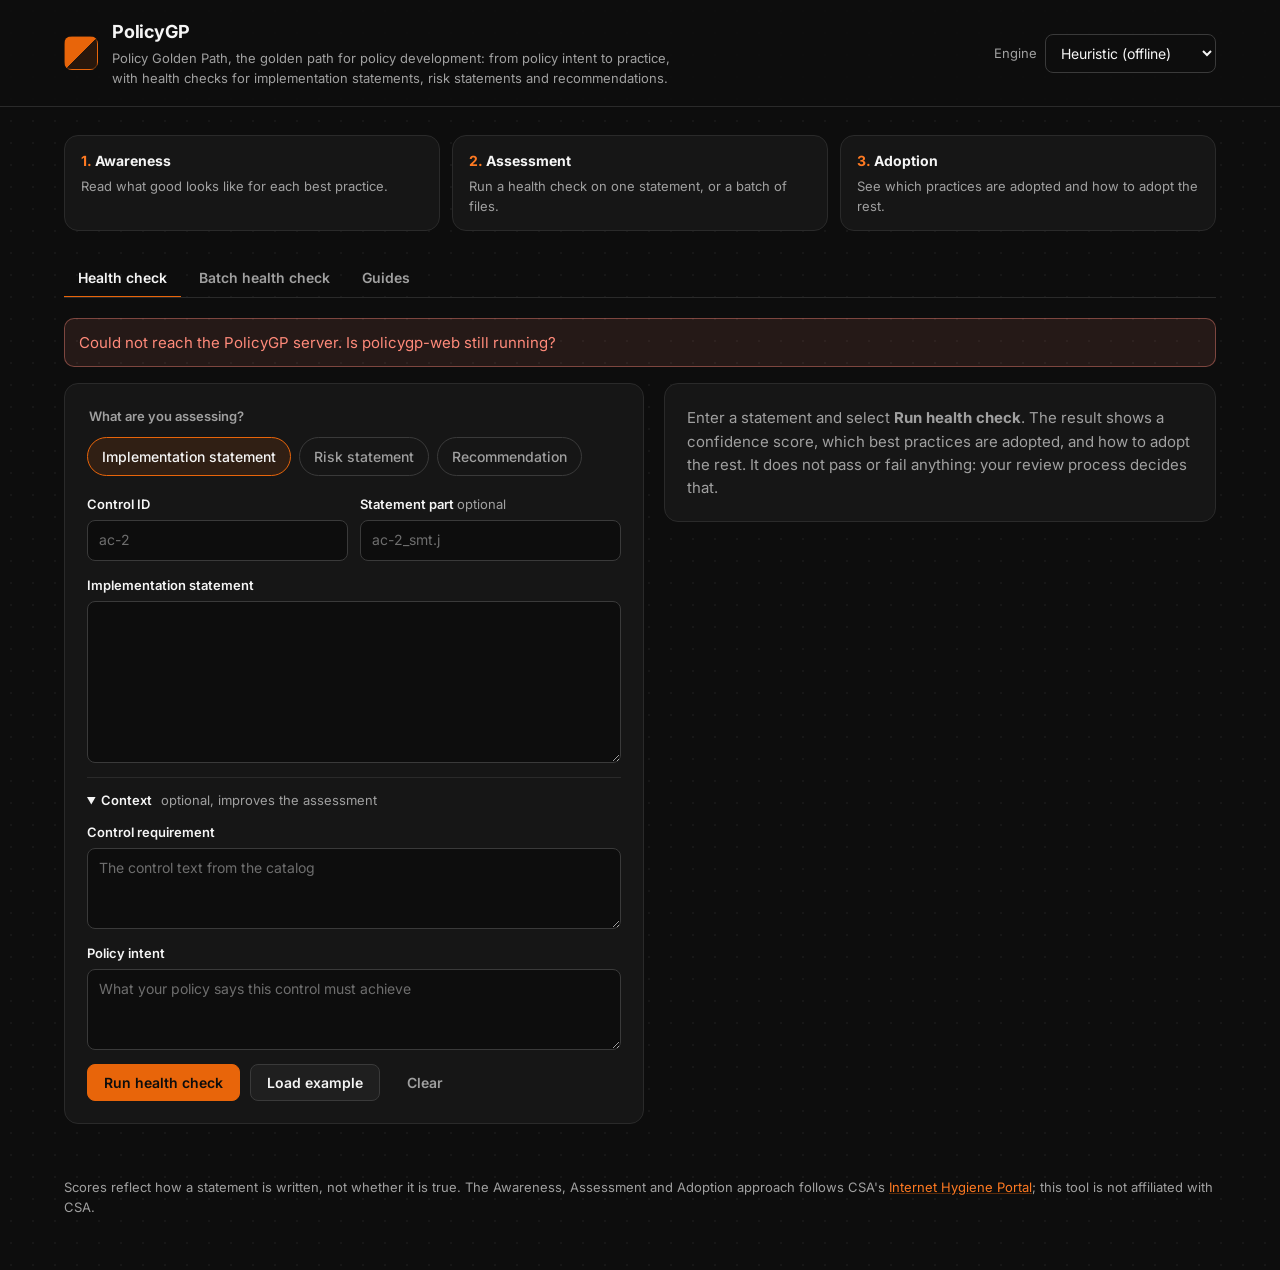
==== src/policygp/static/index.html @ 38e59ccf "Rename to PolicyGP (Policy Golden Path) PolicyGP is the golden path for policy development. The pack" ====
<!doctype html>
<html lang="en">
<head>
  <meta charset="utf-8">
  <meta name="viewport" content="width=device-width, initial-scale=1">
  <title>PolicyGP</title>
  <link rel="icon" href="data:image/svg+xml,%3Csvg xmlns='http://www.w3.org/2000/svg' viewBox='0 0 32 32'%3E%3Crect width='32' height='32' rx='7' fill='%231F1F1F'/%3E%3Cpath d='M0 0h32L0 32z' fill='%23E8650A'/%3E%3C/svg%3E">
  <link rel="preconnect" href="https://fonts.googleapis.com">
  <link rel="stylesheet" href="https://fonts.googleapis.com/css2?family=Inter:wght@400;500;600;700&display=swap">
  <link rel="stylesheet" href="app.css">
</head>
<body>
  <a class="skip" href="#main">Skip to content</a>

  <header class="top">
    <div class="wrap top__row">
      <div class="brand">
        <span class="brand__mark" aria-hidden="true"></span>
        <div>
          <h1 class="brand__name">PolicyGP</h1>
          <p class="brand__tag">Policy Golden Path, the golden path for policy development: from policy intent to practice, with health checks for implementation statements, risk statements and recommendations.</p>
        </div>
      </div>
      <label class="engine">
        <span>Engine</span>
        <select id="engine">
          <option value="heuristic">Heuristic (offline)</option>
        </select>
      </label>
    </div>
  </header>

  <main id="main" class="wrap">
    <ol class="three-a" aria-label="How the portal works">
      <li>
        <button type="button" data-goto="tab-guides">
          <span class="three-a__step">Awareness</span>
          <span class="three-a__text">Read what good looks like for each best practice.</span>
        </button>
      </li>
      <li>
        <button type="button" data-goto="tab-single">
          <span class="three-a__step">Assessment</span>
          <span class="three-a__text">Run a health check on one statement, or a batch of files.</span>
        </button>
      </li>
      <li>
        <button type="button" data-goto="tab-batch">
          <span class="three-a__step">Adoption</span>
          <span class="three-a__text">See which practices are adopted and how to adopt the rest.</span>
        </button>
      </li>
    </ol>

    <div class="tabs" role="tablist" aria-label="Portal sections">
      <button class="tab" role="tab" id="tab-single" aria-controls="panel-single" aria-selected="true">Health check</button>
      <button class="tab" role="tab" id="tab-batch" aria-controls="panel-batch" aria-selected="false" tabindex="-1">Batch health check</button>
      <button class="tab" role="tab" id="tab-guides" aria-controls="panel-guides" aria-selected="false" tabindex="-1">Guides</button>
    </div>

    <div id="error" class="error" role="alert" hidden></div>

    <!-- Single input -->
    <section id="panel-single" class="panel" role="tabpanel" aria-labelledby="tab-single">
      <div class="split">
        <form id="single-form" class="card" novalidate>
          <fieldset class="kinds">
            <legend>What are you assessing?</legend>
            <label class="kind"><input type="radio" name="kind" value="implementation" checked><span>Implementation statement</span></label>
            <label class="kind"><input type="radio" name="kind" value="risk-statement"><span>Risk statement</span></label>
            <label class="kind"><input type="radio" name="kind" value="recommendation"><span>Recommendation</span></label>
          </fieldset>

          <div class="row">
            <label class="field">
              <span>Control ID</span>
              <input name="control_id" placeholder="ac-2" autocomplete="off">
            </label>
            <label class="field" data-for="implementation">
              <span>Statement part <em>optional</em></span>
              <input name="statement_id" placeholder="ac-2_smt.j" autocomplete="off">
            </label>
            <label class="field" data-for="risk-statement recommendation">
              <span>Title <em>optional</em></span>
              <input name="title" autocomplete="off">
            </label>
          </div>

          <label class="field">
            <span id="text-label">Implementation statement</span>
            <textarea name="text" rows="7" required></textarea>
          </label>

          <details class="context" open>
            <summary>Context <em>optional, improves the assessment</em></summary>

            <label class="field" data-for="implementation risk-statement">
              <span>Control requirement</span>
              <textarea name="requirement" rows="3" placeholder="The control text from the catalog"></textarea>
            </label>
            <label class="field" data-for="implementation risk-statement">
              <span>Policy intent</span>
              <textarea name="policy_intent" rows="3" placeholder="What your policy says this control must achieve"></textarea>
            </label>

            <div class="row" data-for="risk-statement">
              <label class="field">
                <span>Likelihood</span>
                <select name="likelihood">
                  <option value="">Not rated</option><option>very low</option><option>low</option><option>moderate</option><option>high</option><option>very high</option>
                </select>
              </label>
              <label class="field">
                <span>Impact</span>
                <select name="impact">
                  <option value="">Not rated</option><option>very low</option><option>low</option><option>moderate</option><option>high</option><option>very high</option>
                </select>
              </label>
            </div>

            <label class="field" data-for="recommendation">
              <span>Risk statement it responds to</span>
              <textarea name="risk_statement" rows="3"></textarea>
            </label>
            <div class="row" data-for="recommendation">
              <label class="field">
                <span>Risk rating</span>
                <select name="risk">
                  <option value="">Not rated</option><option>very low</option><option>low</option><option>moderate</option><option>high</option><option>very high</option>
                </select>
              </label>
              <label class="field">
                <span>Owner</span>
                <input name="owner" autocomplete="off">
              </label>
              <label class="field">
                <span>Target date</span>
                <input name="deadline" type="date">
              </label>
            </div>
          </details>

          <div class="actions">
            <button type="submit" class="btn btn--primary" id="single-submit">Run health check</button>
            <button type="button" class="btn" id="single-example">Load example</button>
            <button type="reset" class="btn btn--quiet">Clear</button>
          </div>
        </form>

        <div id="single-result" class="card result-card" aria-live="polite">
          <p class="placeholder">Enter a statement and select <strong>Run health check</strong>. The result shows a confidence score, which best practices are adopted, and how to adopt the rest. It does not pass or fail anything: your review process decides that.</p>
        </div>
      </div>
    </section>

    <!-- Batch upload -->
    <section id="panel-batch" class="panel" role="tabpanel" aria-labelledby="tab-batch" hidden>
      <div class="card">
        <label class="drop" id="drop">
          <input type="file" id="batch-files" multiple accept=".json,.csv,application/json,text/csv">
          <span class="drop__title">Drop files here, or <u>browse</u></span>
          <span class="drop__hint">OSCAL JSON (SSP, component definition, assessment results, POA&amp;M) or CSV. Several files at once.</span>
        </label>

        <ul id="file-list" class="files"></ul>

        <div class="row row--context">
          <label class="field">
            <span>Catalog <em>optional, JSON</em></span>
            <input type="file" id="batch-catalog" accept=".json,application/json">
          </label>
          <label class="field">
            <span>Policy file <em>optional, JSON</em></span>
            <input type="file" id="batch-policy" accept=".json,application/json">
          </label>
        </div>

        <div class="actions">
          <button type="button" class="btn btn--primary" id="batch-submit" disabled>Run health check</button>
          <a class="btn btn--quiet" href="/api/template.csv" download>Download CSV template</a>
        </div>
      </div>

      <div id="batch-results" hidden>
        <ul id="file-status" class="file-status"></ul>
        <div id="tiles" class="tiles"></div>

        <h2 class="section-title">By file</h2>
        <div class="table-wrap">
          <table class="hygiene">
            <thead>
              <tr><th scope="col">File</th><th scope="col">Items</th><th scope="col">Average confidence</th><th scope="col">Best practices adopted</th><th scope="col">With improvements</th></tr>
            </thead>
            <tbody id="by-file"></tbody>
          </table>
        </div>

        <h2 class="section-title">Items</h2>

        <div class="toolbar">
          <label class="field field--inline">
            <span>Show</span>
            <select id="filter-kind"><option value="">All kinds</option></select>
          </label>
          <label class="field field--inline field--grow">
            <span>Search</span>
            <input id="filter-text" type="search" placeholder="Control, title or text">
          </label>
          <label class="field field--inline">
            <span>Sort</span>
            <select id="sort">
              <option value="doc">Document order</option>
              <option value="low">Lowest confidence first</option>
              <option value="high">Highest confidence first</option>
              <option value="most">Most improvements first</option>
            </select>
          </label>
          <div class="downloads">
            <span>Download</span>
            <button type="button" class="btn btn--small" data-download="csv">CSV</button>
            <button type="button" class="btn btn--small" data-download="json">JSON</button>
            <button type="button" class="btn btn--small" data-download="md">Markdown</button>
          </div>
        </div>

        <p id="shown" class="shown"></p>
        <div id="results" class="results"></div>
      </div>
    </section>

    <!-- Guides -->
    <section id="panel-guides" class="panel" role="tabpanel" aria-labelledby="tab-guides" hidden>
      <h2 class="section-title section-title--first">The golden path</h2>
      <p class="guide-summary">Policy development follows one path: each stage has to carry the intent of the one before it. PolicyGP checks each stage, and the links between them.</p>
      <ol class="path">
        <li class="path__stage">
          <span class="path__name">Policy intent</span>
          <span class="path__what">What the organization commits to</span>
          <span class="path__check">Your input: a policy file or intent</span>
        </li>
        <li class="path__stage">
          <span class="path__name">Control requirement</span>
          <span class="path__what">What the control demands</span>
          <span class="path__check">Your input: an OSCAL catalog</span>
        </li>
        <li class="path__stage">
          <span class="path__name">Implementation statement</span>
          <span class="path__what">How it is met today</span>
          <span class="path__check">Checked against the policy intent and control</span>
        </li>
        <li class="path__stage">
          <span class="path__name">Risk statement</span>
          <span class="path__what">Where practice falls short, and what it could cost</span>
          <span class="path__check">Checked against the control and policy it fails</span>
        </li>
        <li class="path__stage">
          <span class="path__name">Recommendation</span>
          <span class="path__what">How to get back on the path</span>
          <span class="path__check">Checked against the cause in the risk statement</span>
        </li>
      </ol>

      <h2 class="section-title">Best practices at each stage</h2>
      <div class="guide-kinds" role="group" aria-label="Guide">
        <button type="button" class="kind-btn" data-guide="implementation" aria-pressed="true">Implementation statements</button>
        <button type="button" class="kind-btn" data-guide="risk-statement" aria-pressed="false">Risk statements</button>
        <button type="button" class="kind-btn" data-guide="recommendation" aria-pressed="false">Recommendations</button>
      </div>
      <p id="guide-summary" class="guide-summary"></p>
      <div id="guide-list" class="guide-list"></div>
      <p class="guide-foot">A practice counts as <strong>adopted</strong> when it scores <span id="adopted-at"></span> or more, and <strong>partly adopted</strong> from <span id="partly-at"></span>. These describe how a statement is written; they are not a pass or fail.</p>
    </section>
  </main>

  <footer class="wrap foot">
    <p>Scores reflect how a statement is written, not whether it is true. The Awareness, Assessment and Adoption approach follows CSA's <a href="https://ihp.csa.gov.sg/" rel="noopener">Internet Hygiene Portal</a>; this tool is not affiliated with CSA. <span id="version"></span></p>
  </footer>

  <template id="result-tpl">
    <details class="result">
      <summary class="result__row">
        <span class="badge"></span>
        <span class="result__item"><span class="result__title"></span><span class="result__file"></span></span>
        <span class="score"><span class="bar"><span class="bar__fill"></span></span><span class="score__pct"></span></span>
        <span class="result__count"></span>
      </summary>
      <div class="result__body"></div>
    </details>
  </template>

  <script src="app.js" defer></script>
</body>
</html>
---- src/policygp/static/app.css ----
/* PolicyGP web app. Tokens match the GRC Engineering Club Singapore site. */

:root {
  --orange: #E8650A;
  --orange-bright: #FF7A22;
  --orange-dim: rgba(232, 101, 10, 0.12);
  --orange-line: rgba(232, 101, 10, 0.35);

  --bg: #0D0D0D;
  --surface: #161616;
  --surface-raised: #1F1F1F;
  --border: #3A3A3A;
  --border-soft: #2A2A2A;

  --text: #F5F5F5;
  --muted: #A0A0A0;
  --danger: #FF8A7A;
  --danger-dim: rgba(255, 138, 122, 0.1);

  --radius: 10px;
  --radius-lg: 14px;
  --maxw: 1200px;
  --gutter: 24px;
  --font: "Inter", system-ui, -apple-system, "Segoe UI", Roboto, sans-serif;
  --mono: ui-monospace, SFMono-Regular, Menlo, Consolas, monospace;
  --ease: cubic-bezier(0.22, 0.61, 0.36, 1);
}

*, *::before, *::after { box-sizing: border-box; }

html { -webkit-text-size-adjust: 100%; }

body {
  margin: 0;
  background: var(--bg);
  background-image: radial-gradient(rgba(255, 255, 255, 0.045) 1px, transparent 1px);
  background-size: 22px 22px;
  color: var(--text);
  font: 15px/1.55 var(--font);
  min-height: 100vh;
}

.wrap { max-width: var(--maxw); margin: 0 auto; padding: 0 var(--gutter); }

.skip {
  position: absolute; left: -9999px; top: 8px;
  background: var(--orange); color: #0D0D0D; padding: 8px 12px; border-radius: 6px; z-index: 10;
}
.skip:focus { left: 8px; }

:focus-visible { outline: 2px solid var(--orange-bright); outline-offset: 2px; }

/* Header ------------------------------------------------------------------ */

.top { border-bottom: 1px solid var(--border-soft); background: rgba(13, 13, 13, 0.85); }
.top__row { display: flex; align-items: center; justify-content: space-between; gap: 16px; padding-top: 18px; padding-bottom: 18px; flex-wrap: wrap; }
.brand { display: flex; gap: 14px; align-items: center; min-width: 0; flex: 1 1 480px; }
.brand__tag { max-width: 70ch; }
.brand__mark {
  width: 34px; height: 34px; border-radius: 8px; flex: none;
  background: linear-gradient(135deg, var(--orange) 0 50%, transparent 50%), var(--orange-dim);
  border: 1px solid var(--orange-line);
}
.brand__name { margin: 0; font-size: 18px; font-weight: 700; letter-spacing: -0.01em; }
.brand__tag { margin: 2px 0 0; color: var(--muted); font-size: 13px; }

.engine { display: flex; align-items: center; gap: 8px; color: var(--muted); font-size: 13px; }

/* Tabs -------------------------------------------------------------------- */

.tabs { display: flex; gap: 4px; margin: 28px 0 20px; border-bottom: 1px solid var(--border-soft); overflow-x: auto; scrollbar-width: none; }
.tabs::-webkit-scrollbar { display: none; }
.tab {
  appearance: none; background: none; border: 0; color: var(--muted);
  font: 600 14px var(--font); padding: 10px 14px; cursor: pointer; white-space: nowrap; flex: none;
  border-bottom: 2px solid transparent; margin-bottom: -1px;
}
.tab:hover { color: var(--text); }
.tab[aria-selected="true"] { color: var(--text); border-bottom-color: var(--orange); }

/* Cards and layout ------------------------------------------------------- */

.card {
  background: var(--surface);
  border: 1px solid var(--border-soft);
  border-radius: var(--radius-lg);
  padding: 22px;
}

.split { display: grid; grid-template-columns: minmax(0, 1.05fr) minmax(0, 1fr); gap: 20px; align-items: start; }
@media (max-width: 900px) {
  .split { grid-template-columns: 1fr; }
}

.row { display: grid; grid-template-columns: repeat(auto-fit, minmax(160px, 1fr)); gap: 12px; }
.row--context { margin-top: 18px; }

/* Form controls ---------------------------------------------------------- */

fieldset { border: 0; margin: 0 0 18px; padding: 0; }
legend { font-weight: 600; margin-bottom: 10px; font-size: 13px; color: var(--muted); }

.kinds { display: flex; flex-wrap: wrap; gap: 8px; }
.kinds legend { width: 100%; }
.kind { position: relative; }
.kind input { position: absolute; opacity: 0; inset: 0; margin: 0; cursor: pointer; }
.kind span {
  display: inline-block; padding: 8px 14px; border-radius: 999px;
  border: 1px solid var(--border); color: var(--muted); font-weight: 500; font-size: 14px;
}
.kind input:checked + span { background: var(--orange-dim); border-color: var(--orange); color: var(--text); }
.kind input:focus-visible + span { outline: 2px solid var(--orange-bright); outline-offset: 2px; }

.field { display: flex; flex-direction: column; gap: 6px; margin-bottom: 14px; min-width: 0; }
.field > span { font-size: 13px; font-weight: 600; color: var(--text); }
.field em { font-style: normal; font-weight: 400; color: var(--muted); }
.field--inline { flex-direction: row; align-items: center; gap: 8px; margin: 0; }
.field--inline > span { color: var(--muted); font-weight: 500; }
.field--grow { flex: 1 1 200px; }
.field--grow input { width: 100%; }

input, select, textarea {
  font: 14px/1.45 var(--font);
  color: var(--text);
  background: var(--bg);
  border: 1px solid var(--border);
  border-radius: 8px;
  padding: 9px 11px;
  width: 100%;
  min-width: 0;
}
select { width: auto; padding-right: 28px; }
.field select { width: 100%; }
textarea { resize: vertical; }
input::placeholder, textarea::placeholder { color: #6E6E6E; }
input:focus, select:focus, textarea:focus { border-color: var(--orange); outline: none; box-shadow: 0 0 0 3px var(--orange-dim); }
input[type="file"] { padding: 7px; color: var(--muted); }
input[type="file"]::file-selector-button {
  font: 500 13px var(--font); color: var(--text); background: var(--surface-raised);
  border: 1px solid var(--border); border-radius: 6px; padding: 5px 10px; margin-right: 10px; cursor: pointer;
}
input[type="date"] { color-scheme: dark; }

.context { border-top: 1px solid var(--border-soft); margin-top: 4px; padding-top: 12px; }
.context summary { cursor: pointer; font-weight: 600; font-size: 13px; margin-bottom: 12px; }
.context summary em { font-style: normal; font-weight: 400; color: var(--muted); margin-left: 6px; }

[data-for][hidden] { display: none !important; }

/* Buttons ---------------------------------------------------------------- */

.actions { display: flex; flex-wrap: wrap; gap: 10px; margin-top: 8px; align-items: center; }

.btn {
  display: inline-flex; align-items: center; justify-content: center; gap: 6px;
  font: 600 14px var(--font); text-decoration: none;
  color: var(--text); background: var(--surface-raised);
  border: 1px solid var(--border); border-radius: 8px; padding: 9px 16px; cursor: pointer;
  transition: border-color 0.15s var(--ease), background 0.15s var(--ease);
}
.btn:hover { border-color: #555; }
.btn:disabled { opacity: 0.5; cursor: not-allowed; }
/* Near-black on orange: 5.9:1, where white would be 3.3:1. */
.btn--primary { background: var(--orange); border-color: var(--orange); color: #0D0D0D; }
.btn--primary:hover:not(:disabled) { background: var(--orange-bright); border-color: var(--orange-bright); }
.btn--quiet { background: transparent; border-color: transparent; color: var(--muted); }
.btn--quiet:hover { color: var(--text); border-color: var(--border); }
.btn--small { padding: 5px 10px; font-size: 13px; }

/* Messages --------------------------------------------------------------- */

.error {
  border: 1px solid rgba(255, 138, 122, 0.4); background: var(--danger-dim); color: var(--danger);
  border-radius: var(--radius); padding: 12px 14px; margin-bottom: 16px;
}
.placeholder { color: var(--muted); margin: 0; }

/* Single result ---------------------------------------------------------- */

.verdict__kind { color: var(--muted); font-size: 13px; font-weight: 600; margin: 0 0 4px; text-transform: uppercase; letter-spacing: 0.06em; }
.verdict__score { display: flex; align-items: baseline; gap: 10px; margin: 0 0 10px; }
.verdict__pct { font-size: 44px; font-weight: 700; letter-spacing: -0.02em; line-height: 1; font-variant-numeric: tabular-nums; }
.verdict__label { color: var(--muted); }
.bar--large { height: 8px; margin-bottom: 20px; }

h3 { font-size: 14px; margin: 20px 0 10px; font-weight: 600; }
h3:first-child { margin-top: 0; }

.improvements { margin: 0; padding: 0; list-style: none; display: grid; gap: 8px; }
.improvements li {
  padding: 10px 12px 10px 14px; border-radius: 8px; background: var(--bg);
  border: 1px solid var(--border-soft); border-left: 3px solid var(--orange);
}
.none { color: var(--muted); margin: 0; }

.criteria { margin: 0; padding: 0; list-style: none; display: grid; gap: 10px; }
.criterion { display: grid; grid-template-columns: minmax(110px, 150px) minmax(0, 1fr) 44px; gap: 4px 12px; align-items: center; }
.criterion__name { font-size: 13px; font-weight: 500; display: flex; flex-direction: column; align-items: flex-start; gap: 4px; }
.criterion__how { grid-column: 1 / -1; font-size: 13px; color: #D8D8D8; background: var(--bg); border: 1px solid var(--border-soft); border-radius: 8px; padding: 8px 10px; }
.criterion__how strong { color: var(--orange-bright); font-weight: 600; }
.criteria { gap: 14px; }
.criterion__pct { font-size: 13px; color: var(--muted); text-align: right; font-variant-numeric: tabular-nums; }
.criterion__note { grid-column: 2 / 4; color: var(--muted); font-size: 12px; overflow-wrap: anywhere; }

.rationale { color: var(--muted); font-size: 13px; margin: 16px 0 0; }
.quote {
  margin: 0; padding: 10px 12px; background: var(--bg); border-radius: 8px; border: 1px solid var(--border-soft);
  white-space: pre-wrap; font-size: 13px; color: #D8D8D8; max-height: 220px; overflow: auto;
}

/* Adoption status: describes a practice, not a verdict on the item. Shape and text, not red/green. */

.status {
  display: inline-block; font-size: 11px; font-weight: 600; letter-spacing: 0.02em;
  padding: 2px 8px; border-radius: 999px; border: 1px solid var(--border); white-space: nowrap;
}
.status--adopted { background: var(--orange); border-color: var(--orange); color: #0D0D0D; }
.status--partly { border-color: var(--orange-line); color: var(--orange-bright); background: var(--orange-dim); }
.status--not-yet { border-style: dashed; color: var(--muted); }

.verdict__practices { margin: -8px 0 4px; color: var(--muted); font-size: 14px; }

/* Bars (single hue: a score, not a verdict) ------------------------------ */

.bar { display: block; height: 6px; background: var(--border-soft); border-radius: 999px; overflow: hidden; }
.bar__fill { display: block; height: 100%; background: var(--orange); border-radius: inherit; }

/* Batch ------------------------------------------------------------------ */

.drop {
  position: relative; display: flex; flex-direction: column; align-items: center; justify-content: center; gap: 4px;
  border: 1.5px dashed var(--border); border-radius: var(--radius-lg);
  padding: 34px 20px; text-align: center; cursor: pointer; background: var(--bg);
  transition: border-color 0.15s var(--ease), background 0.15s var(--ease);
}
.drop:hover, .drop.is-over { border-color: var(--orange); background: var(--orange-dim); }
.drop input { position: absolute; inset: 0; opacity: 0; cursor: pointer; }
.drop:focus-within { border-color: var(--orange-bright); }
.drop__title { font-weight: 600; }
.drop__title u { color: var(--orange-bright); text-decoration-color: var(--orange-line); }
.drop__hint { color: var(--muted); font-size: 13px; }

.files { list-style: none; margin: 14px 0 0; padding: 0; display: flex; flex-wrap: wrap; gap: 8px; }
.files li {
  display: inline-flex; align-items: center; gap: 8px; padding: 5px 6px 5px 12px;
  border: 1px solid var(--border); border-radius: 999px; font-size: 13px; background: var(--surface-raised);
  max-width: 100%;
}
.files .name { overflow: hidden; text-overflow: ellipsis; white-space: nowrap; }
.files .size { color: var(--muted); }
.files button {
  appearance: none; border: 0; background: transparent; color: var(--muted); cursor: pointer;
  width: 24px; height: 24px; border-radius: 50%; font-size: 16px; line-height: 1;
}
.files button:hover { color: var(--text); background: var(--border); }

#batch-results { margin-top: 24px; }

.file-status { list-style: none; margin: 0 0 16px; padding: 0; display: grid; gap: 6px; }
.file-status li { font-size: 13px; color: var(--muted); }
.file-status li.is-error { color: var(--danger); }

.tiles { display: grid; grid-template-columns: repeat(auto-fit, minmax(220px, 1fr)); gap: 12px; margin-bottom: 18px; }
.tile { background: var(--surface); border: 1px solid var(--border-soft); border-radius: var(--radius-lg); padding: 16px 18px; }
.tile__label { color: var(--muted); font-size: 13px; margin: 0 0 6px; }
.tile__value { font-size: 28px; font-weight: 700; margin: 0; font-variant-numeric: tabular-nums; }
.tile__value small { font-size: 14px; font-weight: 500; color: var(--muted); margin-left: 6px; }
.tile__meta { color: var(--muted); font-size: 13px; margin: 8px 0 0; }
.tile .bar { margin-top: 10px; }

.toolbar { display: flex; flex-wrap: wrap; gap: 12px 16px; align-items: center; margin-bottom: 10px; }
.downloads { display: flex; align-items: center; gap: 6px; margin-left: auto; color: var(--muted); font-size: 13px; }
.shown { color: var(--muted); font-size: 13px; margin: 0 0 10px; }

.results { display: grid; gap: 8px; }
.result { background: var(--surface); border: 1px solid var(--border-soft); border-radius: var(--radius); }
.result[open] { border-color: var(--border); }
.result__row {
  display: grid; grid-template-columns: 150px minmax(0, 1fr) 180px 190px; gap: 14px; align-items: center;
  padding: 12px 16px; cursor: pointer; list-style: none;
}
.result__row::-webkit-details-marker { display: none; }
.result__row:hover { background: rgba(255, 255, 255, 0.02); }
.badge {
  justify-self: start; font-size: 12px; font-weight: 600; padding: 3px 9px; border-radius: 999px;
  border: 1px solid var(--border); color: var(--muted); white-space: nowrap;
  max-width: 100%; overflow: hidden; text-overflow: ellipsis;
}
.badge[data-kind="implementation"] { color: #F5C9A8; border-color: rgba(245, 201, 168, 0.35); }
.badge[data-kind="risk-statement"] { color: #C9D4F5; border-color: rgba(201, 212, 245, 0.35); }
.badge[data-kind="recommendation"] { color: #CDEBD5; border-color: rgba(205, 235, 213, 0.35); }
.result__item { min-width: 0; display: flex; flex-direction: column; }
.result__title { font-weight: 600; overflow: hidden; text-overflow: ellipsis; white-space: nowrap; }
.result__file { color: var(--muted); font-size: 12px; overflow: hidden; text-overflow: ellipsis; white-space: nowrap; }
.score { display: grid; grid-template-columns: minmax(0, 1fr) 44px; gap: 10px; align-items: center; }
.score__pct { text-align: right; font-weight: 600; font-variant-numeric: tabular-nums; }
.result__count { color: var(--muted); font-size: 13px; text-align: right; }
.result__body { padding: 4px 16px 18px; border-top: 1px solid var(--border-soft); display: grid; grid-template-columns: minmax(0, 1fr) minmax(0, 1fr); gap: 8px 28px; }
.result__body > .full { grid-column: 1 / -1; }

@media (max-width: 760px) {
  .result__row { grid-template-columns: minmax(0, 1fr) 90px; gap: 6px 12px; }
  .badge { grid-column: 1 / -1; }
  .result__count { grid-column: 1 / -1; text-align: left; }
  .score { grid-template-columns: 1fr; }
  .score .bar { display: none; }
  .result__body { grid-template-columns: 1fr; }
  .downloads { margin-left: 0; }
  .criterion { grid-template-columns: minmax(0, 1fr) 44px; }
  .criterion .bar { grid-column: 1 / -1; grid-row: 2; }
  .criterion__note { grid-column: 1 / -1; }
}

/* Awareness, Assessment, Adoption ----------------------------------------- */

.three-a { list-style: none; margin: 28px 0 0; padding: 0; display: grid; grid-template-columns: repeat(3, minmax(0, 1fr)); gap: 12px; counter-reset: step; }
.three-a li { counter-increment: step; }
.three-a button {
  appearance: none; width: 100%; height: 100%; text-align: left; cursor: pointer; font: inherit; color: var(--text);
  background: var(--surface); border: 1px solid var(--border-soft); border-radius: var(--radius-lg); padding: 14px 16px;
  display: flex; flex-direction: column; gap: 4px; transition: border-color 0.15s var(--ease);
}
.three-a button:hover { border-color: var(--orange-line); }
.three-a__step { font-weight: 700; font-size: 14px; }
.three-a__step::before { content: counter(step) ". "; color: var(--orange-bright); }
.three-a__text { color: var(--muted); font-size: 13px; }
@media (max-width: 700px) { .three-a { grid-template-columns: 1fr; } }

/* By file ---------------------------------------------------------- */

.section-title { font-size: 15px; font-weight: 600; margin: 26px 0 12px; }
.table-wrap { overflow-x: auto; border: 1px solid var(--border-soft); border-radius: var(--radius-lg); background: var(--surface); }
.hygiene { width: 100%; border-collapse: collapse; font-size: 14px; min-width: 560px; }
.hygiene th, .hygiene td { padding: 11px 16px; text-align: left; border-bottom: 1px solid var(--border-soft); }
.hygiene thead th { color: var(--muted); font-size: 12px; font-weight: 600; text-transform: uppercase; letter-spacing: 0.05em; }
.hygiene tbody tr:last-child > * { border-bottom: 0; }
.hygiene tbody th { font-weight: 600; }
.cell-score { display: grid; grid-template-columns: minmax(60px, 120px) auto; gap: 10px; align-items: center; font-variant-numeric: tabular-nums; }

/* The golden path -------------------------------------------------------- */

.section-title--first { margin-top: 0; }
.path { list-style: none; margin: 0 0 30px; padding: 0; display: grid; grid-template-columns: repeat(5, minmax(0, 1fr)); gap: 10px; counter-reset: stage; }
.path__stage {
  counter-increment: stage; position: relative; display: flex; flex-direction: column; gap: 4px;
  background: var(--surface); border: 1px solid var(--border-soft); border-top: 3px solid var(--orange);
  border-radius: var(--radius); padding: 14px 14px 16px;
}
.path__stage:not(:last-child)::after {
  content: "→"; position: absolute; right: -12px; top: 50%; transform: translateY(-50%);
  color: var(--orange-bright); font-weight: 700; z-index: 1; background: var(--bg); line-height: 1; padding: 2px 0;
}
.path__name { font-weight: 700; font-size: 14px; }
.path__name::before { content: counter(stage) ". "; color: var(--orange-bright); }
.path__what { font-size: 13px; color: var(--text); }
.path__check { font-size: 12px; color: var(--muted); margin-top: auto; padding-top: 6px; }
@media (max-width: 900px) {
  .path { grid-template-columns: 1fr; gap: 14px; }
  .path__stage:not(:last-child)::after { content: "↓"; right: auto; left: 18px; top: auto; bottom: -15px; transform: none; }
}

/* Guides ------------------------------------------------------------------- */

.guide-kinds { display: flex; flex-wrap: wrap; gap: 8px; margin-bottom: 14px; }
.kind-btn {
  appearance: none; font: 500 14px var(--font); color: var(--muted); background: transparent; cursor: pointer;
  border: 1px solid var(--border); border-radius: 999px; padding: 8px 14px;
}
.kind-btn[aria-pressed="true"] { background: var(--orange-dim); border-color: var(--orange); color: var(--text); }
.guide-summary { color: var(--muted); max-width: 70ch; margin: 0 0 18px; }
.guide-list { display: grid; grid-template-columns: repeat(auto-fill, minmax(340px, 1fr)); gap: 14px; }
.guide { background: var(--surface); border: 1px solid var(--border-soft); border-radius: var(--radius-lg); padding: 18px; }
.guide h3 { margin: 0 0 8px; font-size: 15px; }
.guide__why { color: var(--muted); margin: 0 0 10px; font-size: 14px; }
.guide__how { margin: 0 0 14px; font-size: 14px; }
.guide__how strong { color: var(--orange-bright); }
.guide__examples { display: grid; gap: 8px; }
.example { margin: 0; border-radius: 8px; padding: 8px 12px; background: var(--bg); border: 1px solid var(--border-soft); }
.example figcaption { font-size: 11px; font-weight: 700; text-transform: uppercase; letter-spacing: 0.06em; margin-bottom: 4px; }
.example--weak figcaption { color: var(--muted); }
.example--weak { border-style: dashed; }
.example--strong figcaption { color: var(--orange-bright); }
.example--strong { border-left: 3px solid var(--orange); }
.example blockquote { margin: 0; font-size: 13px; color: #D8D8D8; }
.guide-foot { color: var(--muted); font-size: 13px; margin-top: 18px; max-width: 80ch; }
@media (max-width: 420px) { .guide-list { grid-template-columns: 1fr; } }

.foot a { color: var(--orange-bright); text-decoration-color: var(--orange-line); }

/* Footer ----------------------------------------------------------------- */

.foot { color: var(--muted); font-size: 13px; padding-top: 40px; padding-bottom: 40px; }

@media (max-width: 600px) {
  :root { --gutter: 16px; }
  .card { padding: 16px; }
  .verdict__pct { font-size: 36px; }
}

@media (prefers-reduced-motion: reduce) {
  * { transition: none !important; }
}
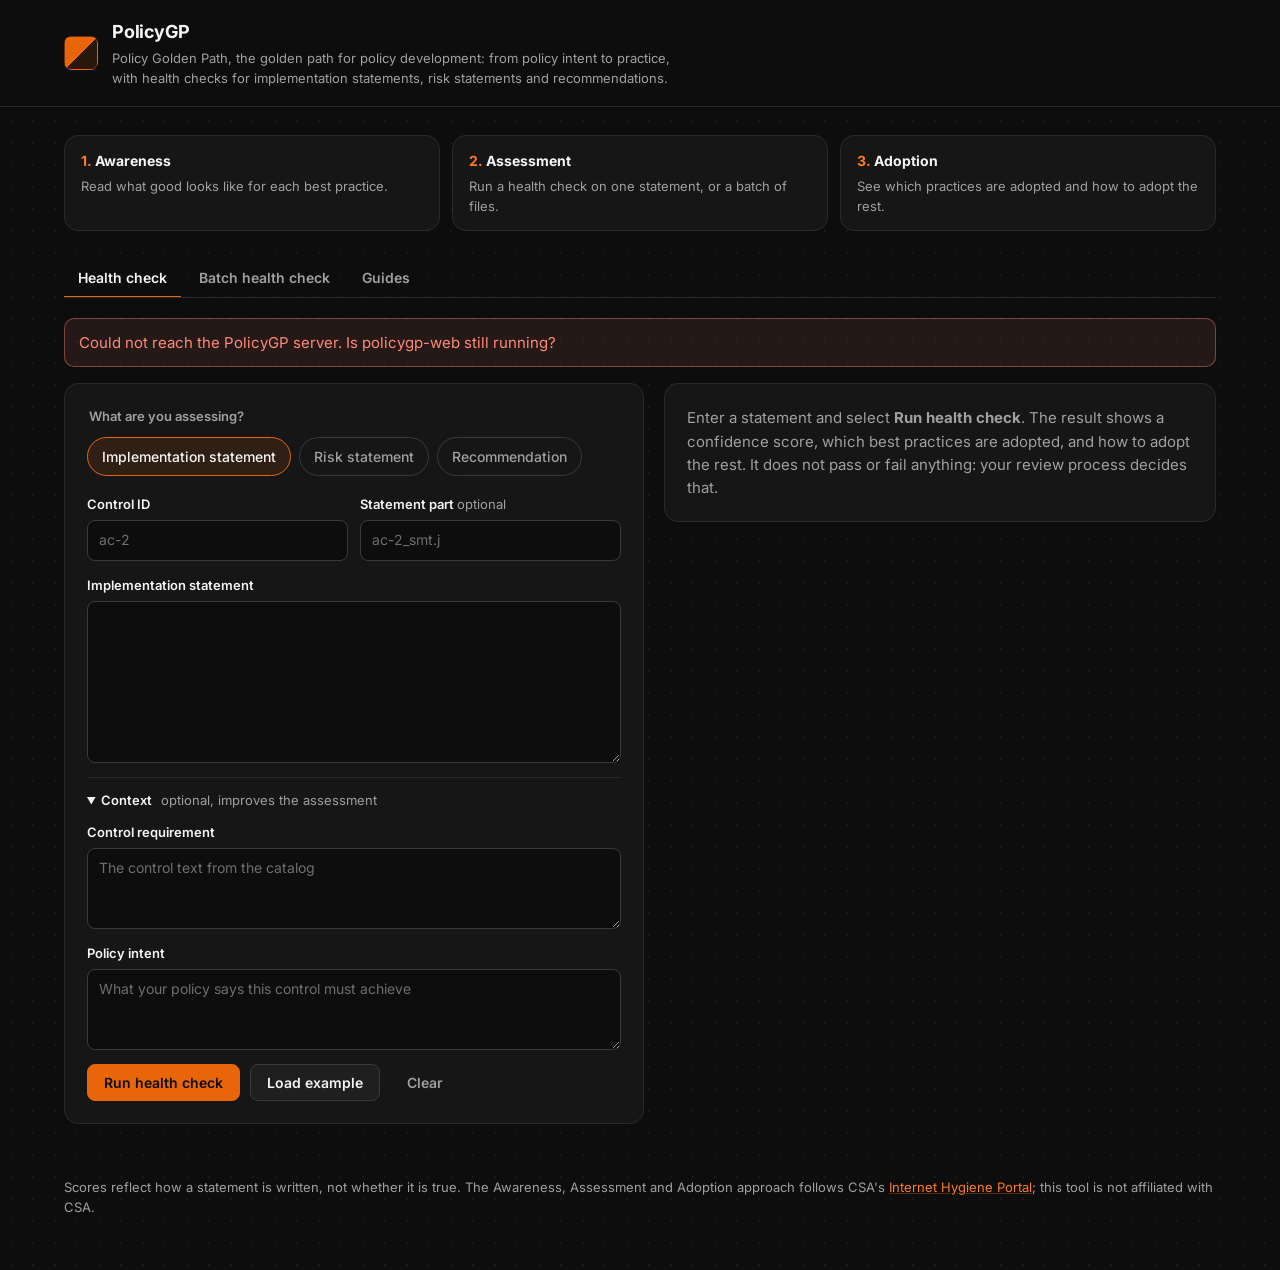
==== commit 8b741cd8: "Remove the Claude engine PolicyGP now scores with its offline checks only. That keeps it simple to r" ====
--- a/src/policygp/static/index.html
+++ b/src/policygp/static/index.html
@@ -21,12 +21,6 @@
           <p class="brand__tag">Policy Golden Path, the golden path for policy development: from policy intent to practice, with health checks for implementation statements, risk statements and recommendations.</p>
         </div>
       </div>
-      <label class="engine">
-        <span>Engine</span>
-        <select id="engine">
-          <option value="heuristic">Heuristic (offline)</option>
-        </select>
-      </label>
     </div>
   </header>
 
@@ -157,10 +151,29 @@
     <section id="panel-batch" class="panel" role="tabpanel" aria-labelledby="tab-batch" hidden>
       <div class="card">
         <label class="drop" id="drop">
-          <input type="file" id="batch-files" multiple accept=".json,.csv,application/json,text/csv">
+          <input type="file" id="batch-files" multiple accept=".csv,.xlsx,.json,text/csv,application/json,application/vnd.openxmlformats-officedocument.spreadsheetml.sheet">
           <span class="drop__title">Drop files here, or <u>browse</u></span>
-          <span class="drop__hint">OSCAL JSON (SSP, component definition, assessment results, POA&amp;M) or CSV. Several files at once.</span>
+          <span class="drop__hint">A CSV or Excel (.xlsx) file with one row per policy (columns below), or OSCAL JSON (SSP, component definition, assessment results, POA&amp;M). Several files at once.</span>
         </label>
+
+        <details class="columns" open>
+          <summary>CSV and Excel columns</summary>
+          <p class="columns__lead">One row per policy, followed down the golden path. Your file needs these four columns; a cell can be left empty if a row has nothing for it.</p>
+          <table class="columns__table">
+            <thead>
+              <tr><th scope="col">policy intent</th><th scope="col">control statement</th><th scope="col">risk statement</th><th scope="col">recommendation</th></tr>
+            </thead>
+            <tbody>
+              <tr>
+                <td>What your policy says the control must achieve</td>
+                <td>How the control is implemented today. Checked against the policy intent</td>
+                <td>Where practice falls short, and what it could cost. Checked against the policy intent</td>
+                <td>How to close the gap. Checked against the risk statement</td>
+              </tr>
+            </tbody>
+          </table>
+          <p class="columns__optional"><strong>Optional:</strong> control id, control requirement, title, likelihood, impact, owner, target date. Column names are not case-sensitive. Upload an Excel workbook as it is (the sheet with these columns is used), or a comma, semicolon or tab separated CSV.</p>
+        </details>
 
         <ul id="file-list" class="files"></ul>
 
@@ -177,7 +190,10 @@
 
         <div class="actions">
           <button type="button" class="btn btn--primary" id="batch-submit" disabled>Run health check</button>
-          <a class="btn btn--quiet" href="/api/template.csv" download>Download CSV template</a>
+          <span class="templates">Template with examples:
+            <a class="btn btn--quiet btn--small" href="/api/template.xlsx" download>Excel</a>
+            <a class="btn btn--quiet btn--small" href="/api/template.csv" download>CSV</a>
+          </span>
         </div>
       </div>
 
@@ -268,7 +284,7 @@
       </div>
       <p id="guide-summary" class="guide-summary"></p>
       <div id="guide-list" class="guide-list"></div>
-      <p class="guide-foot">A practice counts as <strong>adopted</strong> when it scores <span id="adopted-at"></span> or more, and <strong>partly adopted</strong> from <span id="partly-at"></span>. These describe how a statement is written; they are not a pass or fail.</p>
+      <p class="guide-foot">A practice counts as <strong>adopted</strong> when it scores <span id="adopted-at"></span> or more with no outstanding area for improvement, and <strong>partly adopted</strong> from <span id="partly-at"></span>. These describe how a statement is written; they are not a pass or fail.</p>
     </section>
   </main>
 
--- a/src/policygp/static/app.css
+++ b/src/policygp/static/app.css
@@ -64,7 +64,6 @@
 .brand__name { margin: 0; font-size: 18px; font-weight: 700; letter-spacing: -0.01em; }
 .brand__tag { margin: 2px 0 0; color: var(--muted); font-size: 13px; }
 
-.engine { display: flex; align-items: center; gap: 8px; color: var(--muted); font-size: 13px; }
 
 /* Tabs -------------------------------------------------------------------- */
 
@@ -166,6 +165,8 @@
 .btn--quiet { background: transparent; border-color: transparent; color: var(--muted); }
 .btn--quiet:hover { color: var(--text); border-color: var(--border); }
 .btn--small { padding: 5px 10px; font-size: 13px; }
+.templates { display: inline-flex; align-items: center; gap: 4px; color: var(--muted); font-size: 13px; }
+.templates .btn--quiet { color: var(--orange-bright); }
 
 /* Messages --------------------------------------------------------------- */
 
@@ -239,6 +240,26 @@
 .drop__title { font-weight: 600; }
 .drop__title u { color: var(--orange-bright); text-decoration-color: var(--orange-line); }
 .drop__hint { color: var(--muted); font-size: 13px; }
+
+.columns { margin-top: 16px; border: 1px solid var(--border-soft); border-radius: var(--radius); background: var(--bg); padding: 12px 14px; }
+.columns summary { cursor: pointer; font-weight: 600; font-size: 14px; }
+.columns__lead { color: var(--muted); font-size: 13px; margin: 10px 0; }
+.columns__table { width: 100%; border-collapse: collapse; font-size: 13px; table-layout: fixed; }
+.columns__table th { text-align: left; font-family: var(--mono); font-size: 12px; font-weight: 600; color: var(--orange-bright); padding: 8px 10px; border-bottom: 1px solid var(--border-soft); }
+.columns__table td { vertical-align: top; color: #D8D8D8; padding: 8px 10px; }
+.columns__table th + th, .columns__table td + td { border-left: 1px solid var(--border-soft); }
+.columns__optional { color: var(--muted); font-size: 13px; margin: 10px 0 0; }
+.columns__optional strong { color: var(--text); }
+@media (max-width: 700px) {
+  .columns__table, .columns__table thead, .columns__table tbody, .columns__table tr, .columns__table th, .columns__table td { display: block; }
+  .columns__table thead { display: none; }
+  .columns__table td { border-left: 0 !important; padding: 6px 0; }
+  .columns__table td::before { display: block; font-family: var(--mono); font-size: 12px; font-weight: 600; color: var(--orange-bright); }
+  .columns__table td:nth-child(1)::before { content: "policy intent"; }
+  .columns__table td:nth-child(2)::before { content: "control statement"; }
+  .columns__table td:nth-child(3)::before { content: "risk statement"; }
+  .columns__table td:nth-child(4)::before { content: "recommendation"; }
+}
 
 .files { list-style: none; margin: 14px 0 0; padding: 0; display: flex; flex-wrap: wrap; gap: 8px; }
 .files li {
